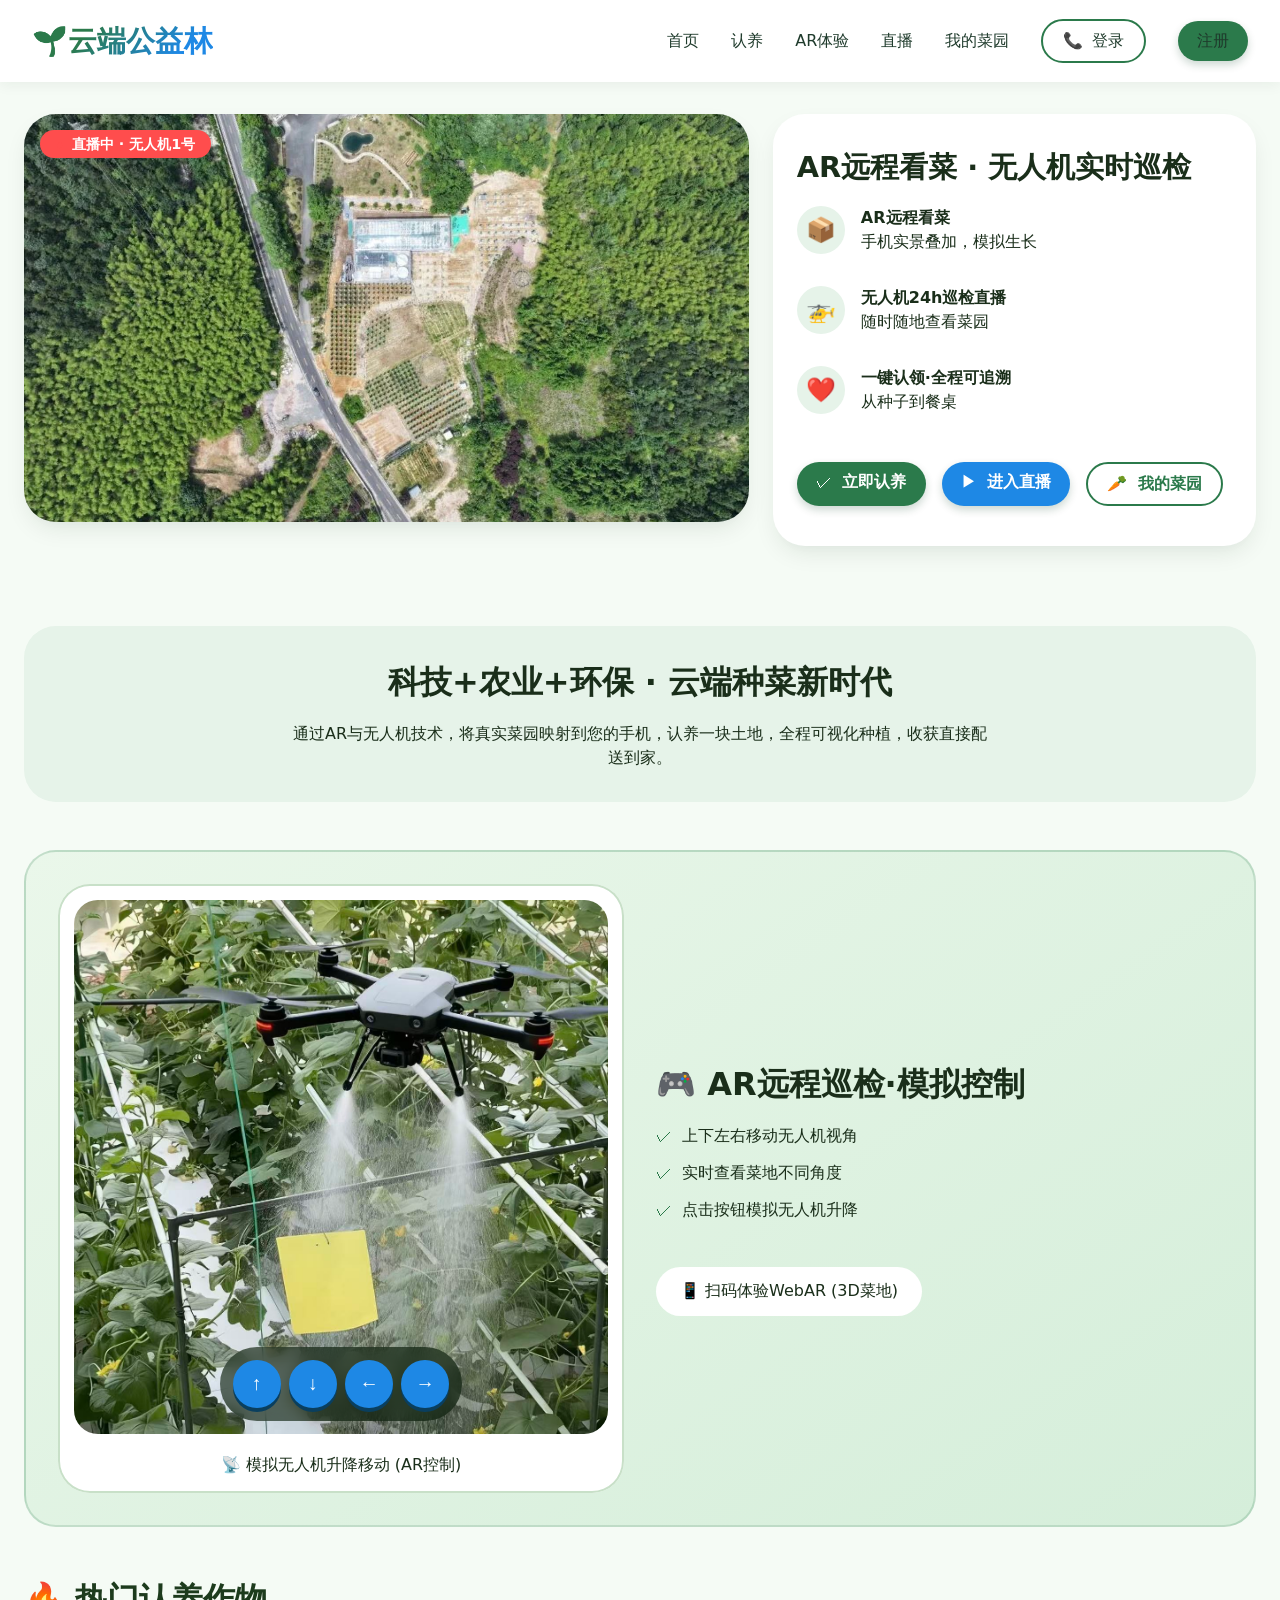
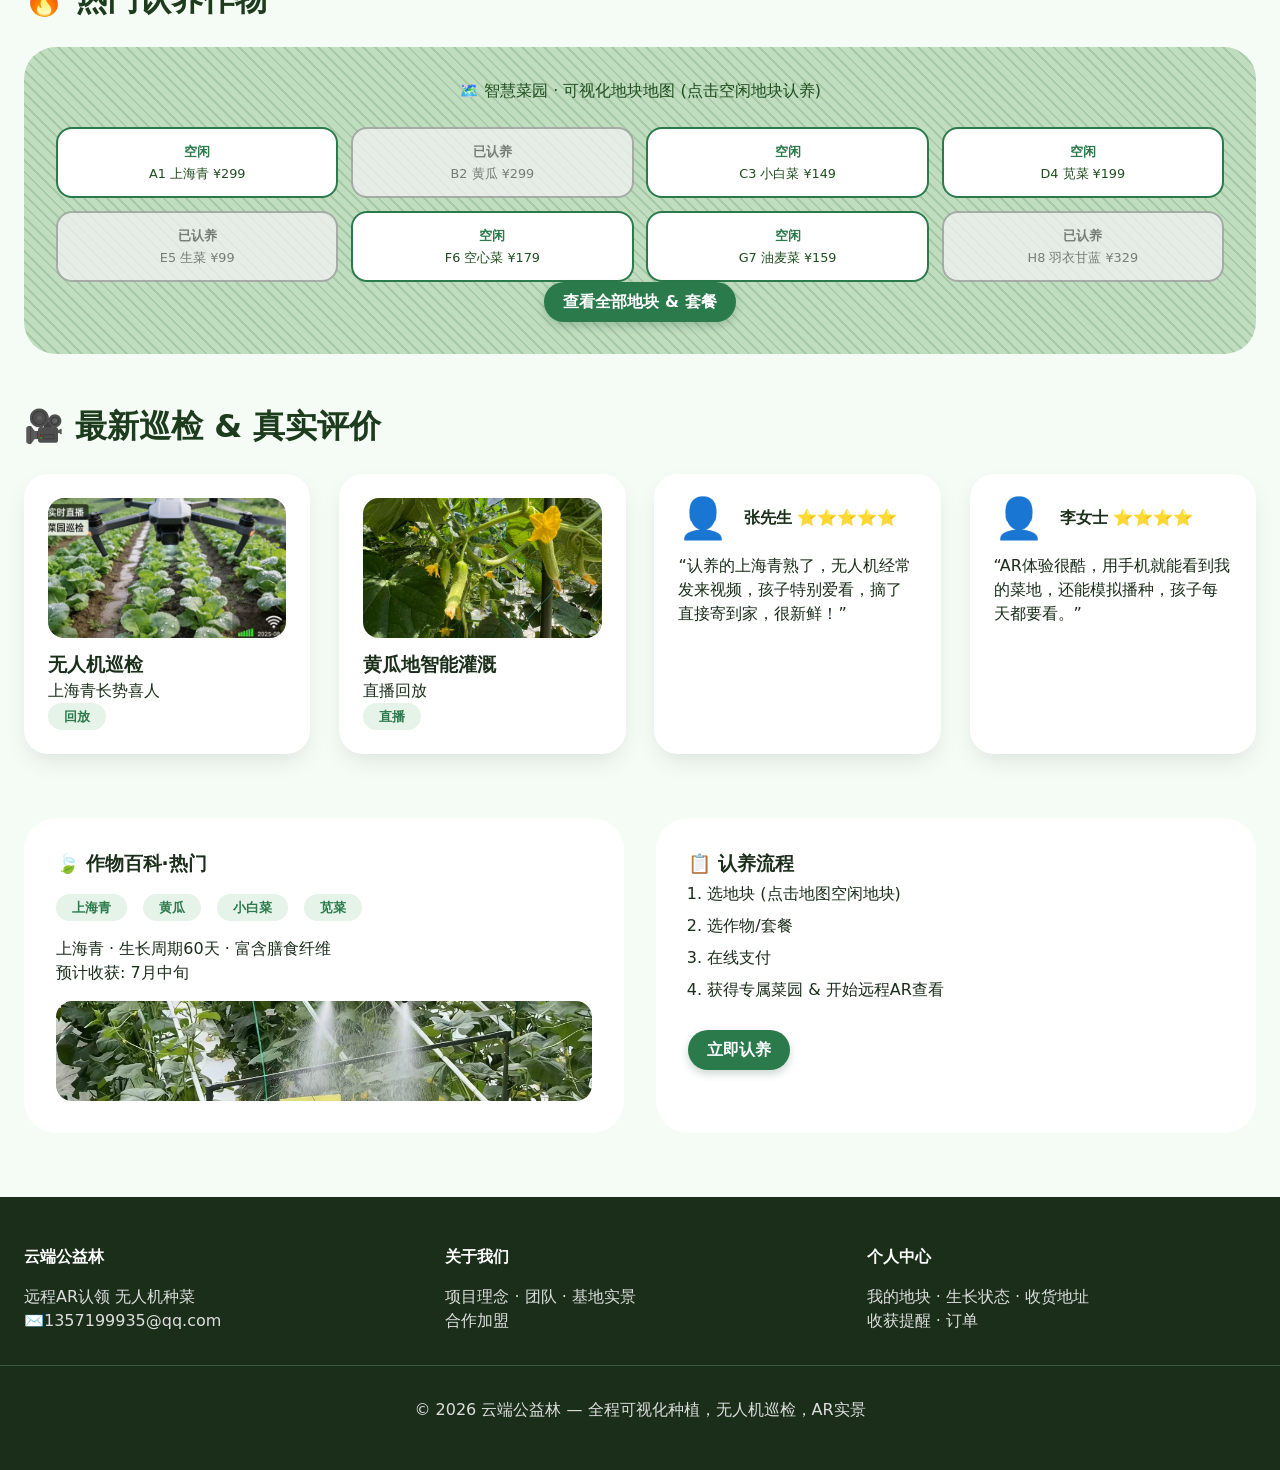
==== 无人机.html @ 9b767f5d "Add files via upload 上传文件" ====
<!DOCTYPE html>
<html lang="zh-CN">
<head>
  <meta charset="UTF-8">
  <meta name="viewport" content="width=device-width, initial-scale=1.0, maximum-scale=1.0, user-scalable=yes">
  <title>远程AR认领 · 无人机种菜官网</title>
  <link rel="stylesheet" href="style.css">
</head>
<body>
  <nav class="navbar">
    <div class="logo"><i class="fas fa-seedling" style="color: var(--green);"></i>云端公益林</div>
    <div class="nav-links">
      <a href=" ">首页</a >
      <a href="#">认养</a >
      <a href="#">AR体验</a >
      <a href="#">直播</a >
      <a href="#">我的菜园</a >
      <a href="#" class="btn btn-outline"><i class="fas fa-phone-alt"></i> 登录</a >
      <a href="#" class="btn">注册</a >
    </div>
  </nav>

  <main class="container">
    <div class="hero">
      <div class="hero-banner img-placeholder drone-live-placeholder">
        <span class="live-tag"><i class="fas fa-circle"></i> 直播中 · 无人机1号</span>
      </div>
      <div class="hero-features">
        <h2 style="font-size: 1.8rem;">AR远程看菜 · 无人机实时巡检</h2>
        <div class="feature-item">
          <div class="feature-icon"><i class="fas fa-cube"></i></div>
          <div><strong>AR远程看菜</strong><br>手机实景叠加，模拟生长</div>
        </div>
        <div class="feature-item">
          <div class="feature-icon"><i class="fas fa-drone"></i></div>
          <div><strong>无人机24h巡检直播</strong><br>随时随地查看菜园</div>
        </div>
        <div class="feature-item">
          <div class="feature-icon"><i class="fas fa-hand-holding-heart"></i></div>
          <div><strong>一键认领·全程可追溯</strong><br>从种子到餐桌</div>
        </div>
        <div class="quick-actions">
          <a href="#" class="btn"><i class="fas fa-check-circle"></i> 立即认养</a >
          <a href="#" class="btn btn-blue"><i class="fas fa-play"></i> 进入直播</a >
          <a href="#" class="btn btn-outline"><i class="fas fa-carrot"></i> 我的菜园</a >
        </div>
      </div>
    </div>

    <div class="project-intro">
      <h2>科技+农业+环保 · 云端种菜新时代</h2>
      <p>通过AR与无人机技术，将真实菜园映射到您的手机，认养一块土地，全程可视化种植，收获直接配送到家。</p >
    </div>

    <!-- 无人机AR操作模拟区 -->
    <div class="ar-drone-sim">
      <div class="ar-left">
        <div class="ar-box">
          <div class="drone-preview" style="background-image: url('image/10.jpg');"> 
            <div class="control-panel">
              <button class="control-btn" id="btnUp"><i class="fas fa-arrow-up"></i></button>
              <button class="control-btn" id="btnDown"><i class="fas fa-arrow-down"></i></button>
              <button class="control-btn" id="btnLeft"><i class="fas fa-arrow-left"></i></button>
              <button class="control-btn" id="btnRight"><i class="fas fa-arrow-right"></i></button>
            </div>
          </div>
          <p><i class="fas fa-satellite-dish" style="color: var(--blue);"></i> 模拟无人机升降移动 (AR控制)</p >
        </div>
      </div>
      <div class="ar-right">
        <h3>🎮 AR远程巡检·模拟控制</h3>
        <ul>
          <li><i class="fas fa-check-circle" style="color: var(--green);"></i> 上下左右移动无人机视角</li>
          <li><i class="fas fa-check-circle" style="color: var(--green);"></i> 实时查看菜地不同角度</li>
          <li><i class="fas fa-check-circle" style="color: var(--green);"></i> 点击按钮模拟无人机升降</li>
        </ul>
        <div class="qr-hint">
          <i class="fas fa-qrcode"></i> 扫码体验WebAR (3D菜地)
        </div>
      </div>
    </div>

    <h2 class="section-title">🔥 热门认养作物</h2>
    <div class="map-preview">
      <p><i class="fas fa-map-marked-alt"></i> 智慧菜园 · 可视化地块地图 (点击空闲地块认养)</p >
      <div class="plot-grid" id="plotGrid">
      </div>
      <a href="#" class="btn" id="viewAllPlots">查看全部地块 & 套餐</a >
    </div>
	
    <h2 class="section-title"><i class="fas fa-video"></i> 最新巡检 & 真实评价</h2>
    <div class="card-grid">
      <div class="card">
        <div class="video-thumb" style="background-image:url('image/7.jpg');"></div>
        <h3>无人机巡检</h3>
        <p>上海青长势喜人</p >
        <span class="badge">回放</span>
      </div>
      <div class="card">
        <div class="video-thumb" style="background-image:url('image/3.jpg');"></div>
        <h3>黄瓜地智能灌溉</h3>
        <p>直播回放</p >
        <span class="badge">直播</span>
      </div>
      <div class="card">
        <div class="user-info">
          <div class="user-icon"><i class="fas fa-user-circle"></i></div>
          <div><strong>张先生</strong> ⭐⭐⭐⭐⭐</div>
        </div>
        <p>“认养的上海青熟了，无人机经常发来视频，孩子特别爱看，摘了直接寄到家，很新鲜！”</p >
      </div>
      <div class="card">
        <div class="user-info">
          <div class="user-icon"><i class="fas fa-user-circle"></i></div>
          <div><strong>李女士</strong> ⭐⭐⭐⭐</div>
        </div>
        <p>“AR体验很酷，用手机就能看到我的菜地，还能模拟播种，孩子每天都要看。”</p >
      </div>
    </div>

    <!-- 作物百科&认养流程展示 -->
    <div class="split-layout">
      <div class="info-card">
        <h3><i class="fas fa-leaf"></i> 作物百科·热门</h3>
        <div class="badge-group">
          <span class="badge">上海青</span><span class="badge">黄瓜</span><span class="badge">小白菜</span><span class="badge">苋菜</span>
        </div>
        <p>上海青 · 生长周期60天 · 富含膳食纤维 <br> 预计收获: 7月中旬</p >
        <div class="crop-image" style="background-image:url('image/10.jpg');"></div>
      </div>
      <div class="info-card">
        <h3><i class="fas fa-clipboard-list"></i> 认养流程</h3>
        <ol>
          <li>选地块 (点击地图空闲地块)</li>
          <li>选作物/套餐</li>
          <li>在线支付</li>
          <li>获得专属菜园 & 开始远程AR查看</li>
        </ol>
        <a href="#" class="btn" id="adoptNowBtn">立即认养</a >
      </div>
    </div>
  </main>
  <footer>
    <div class="footer-grid">
      <div>
        <h4>云端公益林</h4>
        <p>远程AR认领 无人机种菜</p >
        <p><i class="fas fa-envelope"></i>1357199935@qq.com</p >
      </div>
      <div>
        <h4>关于我们</h4>
        <p>项目理念 · 团队 · 基地实景</p >
        <p>合作加盟</p >
      </div>
      <div>
        <h4>个人中心</h4>
        <p>我的地块 · 生长状态 · 收货地址</p >
        <p>收获提醒 · 订单</p >
      </div>
    </div>
    <div class="copyright">
      © 2026 云端公益林 — 全程可视化种植，无人机巡检，AR实景
    </div>
  </footer>
  <script src="script.js"></script>
</body>
</html>
---- style.css ----
* {
  margin: 0;
  padding: 0;
  box-sizing: border-box;
  font-family: 'Inter', system-ui, -apple-system, BlinkMacSystemFont, 'Segoe UI', Roboto, sans-serif;
}

body {
  background-color: #f5fbf5;
  color: #1a2e1a;
  line-height: 1.5;
  scroll-behavior: smooth;
}

:root {
  --green: #2b7a4b;
  --light-green: #e6f3e9;
  --blue: #1e88e5;
  --light-blue: #e3f2fd;
  --accent: #0f5b3a;
  --gray-bg: #f9fbf9;
  --card-shadow: 0 10px 25px -5px rgba(0,40,20,0.1), 0 8px 10px -6px rgba(0,0,0,0.02);
}

.img-placeholder {
  background-color: #cbd5c0;
  background-size: cover;
  background-position: center;
  background-repeat: no-repeat;
  display: flex;
  align-items: center;
  justify-content: center;
  color: #2d5a3a;
  font-weight: 500;
  background-image: url('image/7.jpg');
  border-radius: 1rem;
}

.drone-live-placeholder {
  background-image: url('image/9.jpg');
}

.container {
  max-width: 1280px;
  margin: 0 auto;
  padding: 0 1.5rem;
}

.navbar {
  display: flex;
  justify-content: space-between;
  align-items: center;
  padding: 1.2rem 2rem;
  background: white;
  box-shadow: 0 4px 12px rgba(0, 30, 0, 0.05);
  flex-wrap: wrap;
}

.logo {
  font-size: 1.8rem;
  font-weight: 700;
  background: linear-gradient(135deg, var(--green) 30%, var(--blue) 80%);
  -webkit-background-clip: text;
  -webkit-text-fill-color: transparent;
  background-clip: text;
}

.nav-links {
  display: flex;
  gap: 2rem;
  align-items: center;
  flex-wrap: wrap;
}
.nav-links a {
  text-decoration: none;
  color: #1f3b2c;
  font-weight: 500;
}
.btn {
  background: var(--green);
  color: white;
  padding: 0.5rem 1.2rem;
  border-radius: 2rem;
  border: none;
  font-weight: 600;
  cursor: pointer;
  transition: all 0.2s;
  box-shadow: 0 4px 8px rgba(0,60,30,0.2);
  text-decoration: none;
  display: inline-block;
}
.btn-blue {
  background: var(--blue);
}
.btn-outline {
  background: transparent;
  border: 2px solid var(--green);
  color: var(--green);
  box-shadow: none;
}

/* 首页首屏 */
.hero {
  display: grid;
  grid-template-columns: 1.5fr 1fr;
  gap: 1.5rem;
  padding: 2rem 0 3rem;
}

.hero-banner {
  width: 100%;
  aspect-ratio: 16 / 9;
  border-radius: 2rem;
  position: relative;
  overflow: hidden;
  box-shadow: var(--card-shadow);
}

.live-tag {
  position: absolute;
  top: 1rem;
  left: 1rem;
  background: #ff4d4d;
  color: white;
  padding: 0.2rem 1rem;
  border-radius: 2rem;
  font-size: 0.9rem;
  font-weight: 600;
  display: flex;
  align-items: center;
  gap: 0.3rem;
}
.live-tag i {
  font-size: 0.8rem;
}

.hero-features {
  background: white;
  border-radius: 2rem;
  padding: 2rem 1.5rem;
  box-shadow: var(--card-shadow);
  display: flex;
  flex-direction: column;
  justify-content: center;
}
.feature-item {
  display: flex;
  align-items: center;
  gap: 1rem;
  margin: 1rem 0;
}
.feature-icon {
  background: var(--light-green);
  width: 3rem;
  height: 3rem;
  border-radius: 50%;
  display: flex;
  align-items: center;
  justify-content: center;
  color: var(--green);
  font-size: 1.5rem;
}

.quick-actions {
  display: flex;
  gap: 1rem;
  margin: 2rem 0 0.5rem;
  flex-wrap: wrap;
}

/* 项目介绍 */
.project-intro {
  background: var(--light-green);
  border-radius: 2rem;
  padding: 2rem;
  margin: 2rem 0;
  text-align: center;
}
.project-intro h2 {
  font-size: 2rem;
  margin-bottom: 1rem;
}
.project-intro p {
  max-width: 700px;
  margin: 0 auto;
}

/* 通用卡片区域 */
.section-title {
  font-size: 2rem;
  font-weight: 700;
  margin: 3rem 0 1.5rem;
  color: #1d3b1d;
}
.card-grid {
  display: grid;
  grid-template-columns: repeat(auto-fit, minmax(240px, 1fr));
  gap: 1.8rem;
}
.card {
  background: white;
  border-radius: 1.5rem;
  padding: 1.5rem;
  box-shadow: var(--card-shadow);
  transition: transform 0.2s;
}
.card:hover {
  transform: translateY(-4px);
}

.badge {
  background: var(--light-green);
  color: var(--green);
  padding: 0.25rem 1rem;
  border-radius: 2rem;
  font-size: 0.8rem;
  font-weight: 600;
  display: inline-block;
}

/* 无人机AR模拟区块 */
.ar-drone-sim {
  background: linear-gradient(145deg, #eaf7ea, #d5eeda);
  border-radius: 2rem;
  padding: 2rem;
  margin: 3rem 0;
  display: grid;
  grid-template-columns: 1fr 1fr;
  gap: 2rem;
  align-items: center;
  border: 2px solid rgba(43, 122, 75, 0.2);
}

.ar-left {
  text-align: center;
}
.ar-box {
  background: white;
  border-radius: 2rem;
  padding: 1rem;
  box-shadow: inset 0 0 0 2px #c8e0c8;
}
.drone-preview {
  width: 100%;
  aspect-ratio: 1/1;
  border-radius: 1.5rem;
  margin-bottom: 1.2rem;
  background-size: cover;
  background-position: center;
  background-image: url('../image/5.jpg');
  display: flex;
  align-items: flex-end;
  justify-content: center;
  position: relative;
}
.control-panel {
  background: rgba(0,20,0,0.6);
  backdrop-filter: blur(8px);
  color: white;
  padding: 0.8rem;
  border-radius: 3rem;
  width: fit-content;
  margin: 0 auto 0.8rem auto;
  display: flex;
  gap: 0.5rem;
  flex-wrap: wrap;
  justify-content: center;
}
.control-btn {
  background: var(--blue);
  border: none;
  color: white;
  width: 3rem;
  height: 3rem;
  border-radius: 50%;
  font-size: 1.2rem;
  font-weight: bold;
  cursor: pointer;
  box-shadow: 0 4px 0 #0a3f5e;
  transition: 0.1s linear;
  display: inline-flex;
  align-items: center;
  justify-content: center;
}
.control-btn:active {
  transform: translateY(4px);
  box-shadow: none;
}

.ar-right h3 {
  font-size: 2rem;
  margin-bottom: 1rem;
}
.ar-right ul {
  list-style: none;
}
.ar-right li {
  margin: 0.8rem 0;
  display: flex;
  align-items: center;
  gap: 0.6rem;
}

.qr-hint {
  margin-top: 2rem;
  background: white;
  border-radius: 2rem;
  padding: 0.8rem 1.5rem;
  display: inline-block;
}

/* 地块预览 */
.map-preview {
  background: #cbe0cb;
  border-radius: 2rem;
  padding: 2rem;
  text-align: center;
  color: #1f4f1f;
  background-image: repeating-linear-gradient(45deg, #a6c9a6 0px, #a6c9a6 2px, #c0ddc0 2px, #c0ddc0 8px);
}

.plot-grid {
  display: grid;
  grid-template-columns: repeat(4, 1fr);
  gap: 0.8rem;
  margin-top: 1.5rem;
}
.plot {
  background: white;
  border-radius: 1rem;
  padding: 0.8rem;
  font-size: 0.8rem;
  border: 2px solid var(--green);
  transition: all 0.1s ease;
  cursor: pointer;
}
.plot.occupied {
  border-color: #a0a0a0;
  background-color: #f0f0f0;
  color: #666;
  cursor: not-allowed;
  opacity: 0.8;
}
.plot.occupied .status {
  color: #666;
}
.plot:not(.occupied):hover {
  background-color: #d4eed4;
  transform: scale(1.02);
}
.plot .status {
  color: var(--green);
  font-weight: 600;
  display: block;
  margin-bottom: 0.2rem;
}

/* 视频缩略图 */
.video-thumb {
  width: 100%;
  height: 140px;
  border-radius: 1rem;
  background-size: cover;
  background-position: center;
  margin-bottom: 0.8rem;
}

/* 用户信息卡片 */
.user-info {
  display: flex;
  gap: 1rem;
  align-items: center;
  margin-bottom: 1rem;
}
.user-icon {
  font-size: 3rem;
  color: var(--green);
  line-height: 1;
}
.user-icon i {
  display: block;
}

/* 作物百科/认养流程 双栏布局 */
.split-layout {
  display: grid;
  grid-template-columns: 1fr 1fr;
  gap: 2rem;
  margin: 4rem 0;
}
.info-card {
  background: white;
  border-radius: 2rem;
  padding: 2rem;
}
.badge-group {
  display: flex;
  gap: 1rem;
  margin: 1rem 0;
}
.crop-image {
  width: 100%;
  height: 100px;
  background-size: cover;
  background-position: center;
  border-radius: 1rem;
  margin-top: 1rem;
}
.info-card ol {
  margin-left: 1.2rem;
  line-height: 2;
  margin-bottom: 1.5rem;
}

footer {
  background: #1a2e1a;
  color: #ddd;
  padding: 3rem 0;
  margin-top: 4rem;
}
.footer-grid {
  max-width: 1280px;
  margin: 0 auto;
  padding: 0 1.5rem;
  display: grid;
  grid-template-columns: repeat(3, 1fr);
  gap: 2rem;
}
footer h4 {
  color: white;
  margin-bottom: 1rem;
}
.copyright {
  max-width: 1280px;
  margin: 2rem auto 0;
  padding: 2rem 1.5rem 0;
  text-align: center;
  border-top: 1px solid #3a5a3a;
}

@media (max-width: 800px) {
  .hero { grid-template-columns: 1fr; }
  .ar-drone-sim { grid-template-columns: 1fr; }
  .split-layout { grid-template-columns: 1fr; }
  .footer-grid { grid-template-columns: 1fr; }
}

.fas, .far, .fab {
  font-family: 'Segoe UI', 'Arial', sans-serif;
  font-weight: normal;
  font-style: normal;
  display: inline-block;
}

.fa-seedling:before { content: "🌱 "; }
.fa-phone-alt:before { content: "📞 "; }
.fa-check-circle:before { content: "✓ "; }
.fa-play:before { content: "▶ "; }
.fa-carrot:before { content: "🥕 "; }
.fa-circle:before { content: "● "; }
.fa-cube:before { content: "📦 "; }
.fa-drone:before { content: "🚁 "; }
.fa-hand-holding-heart:before { content: "❤️ "; }
.fa-satellite-dish:before { content: "📡 "; }
.fa-qrcode:before { content: "📱 "; }
.fa-map-marked-alt:before { content: "🗺️ "; }
.fa-video:before { content: "🎥 "; }
.fa-user-circle:before { content: "👤 "; }
.fa-leaf:before { content: "🍃 "; }
.fa-clipboard-list:before { content: "📋 "; }
.fa-envelope:before { content: "✉️ "; }
.fa-arrow-up:before { content: "↑ "; }
.fa-arrow-down:before { content: "↓ "; }
.fa-arrow-left:before { content: "← "; }
.fa-arrow-right:before { content: "→ "; }

.fa-circle {
  color: #ff4d4d;
  font-size: 0.8rem;
  margin-right: 0.2rem;
}
.btn i {
  margin-right: 0.3rem;
}
.user-icon {
  font-size: 2.5rem;
  line-height: 1;
}
.user-icon .fas:before {
  font-size: 2.5rem;
}
.control-btn .fas {
  font-size: 1.2rem;
}
.control-btn .fas:before {
  font-size: 1.2rem;
}
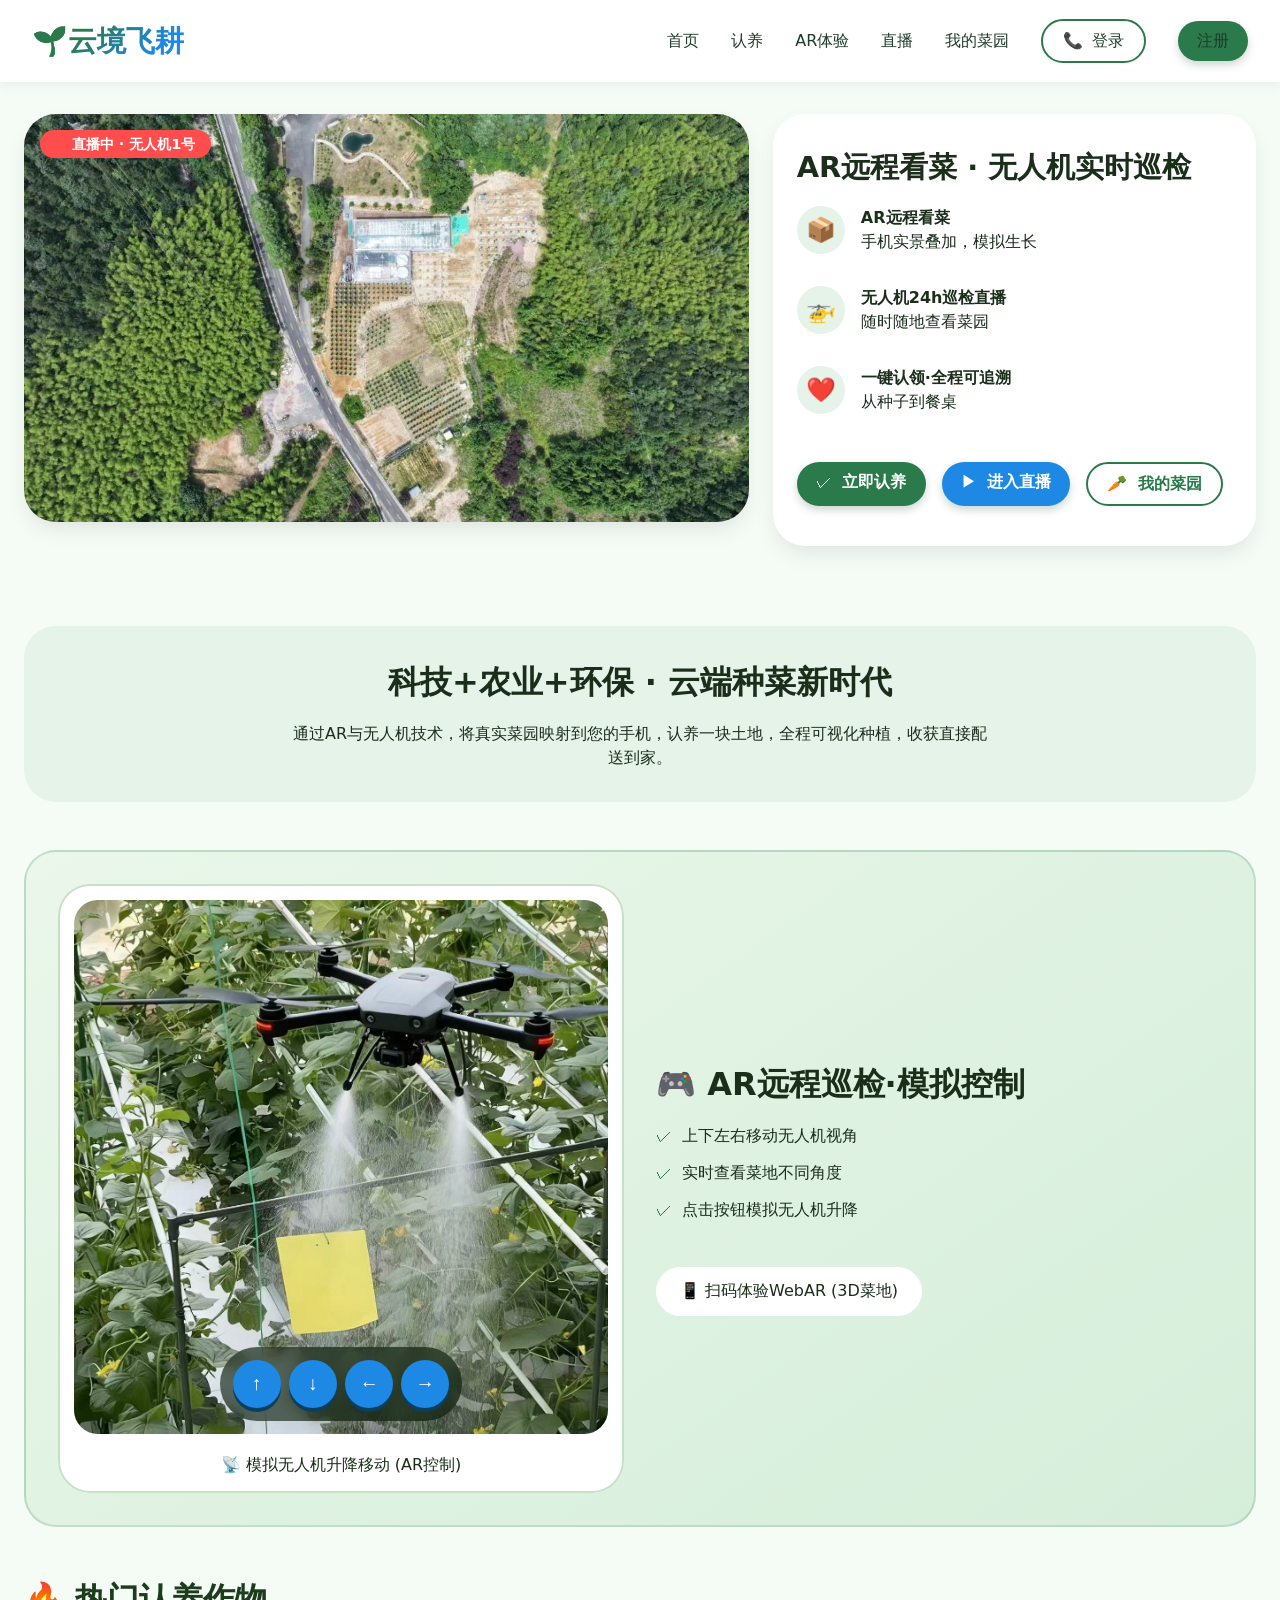
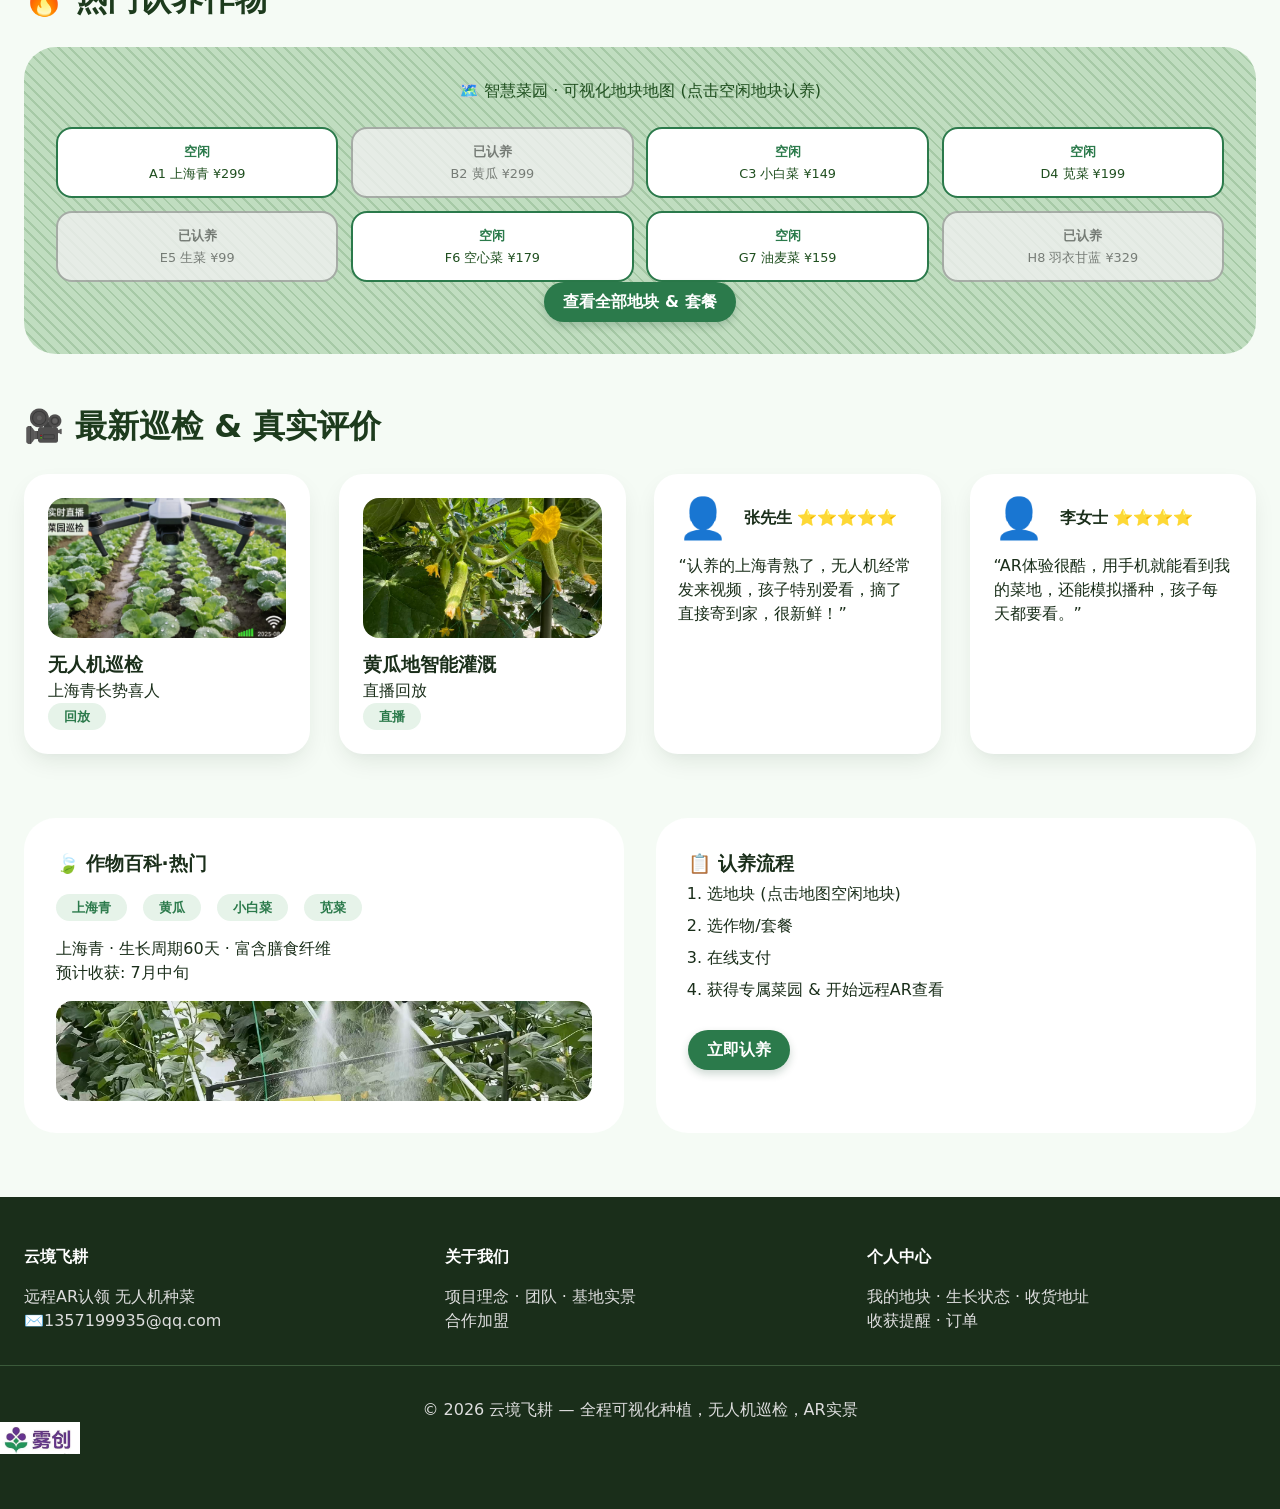
==== commit 815cc926: "Add files via upload" ====
--- a/无人机.html
+++ b/无人机.html
@@ -8,7 +8,7 @@
 </head>
 <body>
   <nav class="navbar">
-    <div class="logo"><i class="fas fa-seedling" style="color: var(--green);"></i>云端公益林</div>
+    <div class="logo"><i class="fas fa-seedling" style="color: var(--green);"></i>云境飞耕</div>
     <div class="nav-links">
       <a href=" ">首页</a >
       <a href="#">认养</a >
@@ -143,7 +143,7 @@
   <footer>
     <div class="footer-grid">
       <div>
-        <h4>云端公益林</h4>
+        <h4>云境飞耕</h4>
         <p>远程AR认领 无人机种菜</p >
         <p><i class="fas fa-envelope"></i>1357199935@qq.com</p >
       </div>
@@ -159,7 +159,10 @@
       </div>
     </div>
     <div class="copyright">
-      © 2026 云端公益林 — 全程可视化种植，无人机巡检，AR实景
+      © 2026 云境飞耕 — 全程可视化种植，无人机巡检，AR实景
+    </div>
+	<div class="bottom-right-image">
+    <img src="image/logo.jpg" alt="logo">
     </div>
   </footer>
   <script src="script.js"></script>
--- a/style.css
+++ b/style.css
@@ -494,4 +494,13 @@
 }
 .control-btn .fas:before {
   font-size: 1.2rem;
+}
+
+footer .bottom-right-image img{
+  width: 80px;
+  height: auto;
+}
+
+.bottom-right-image img:hover {
+  transform: scale(1.05);
 }
